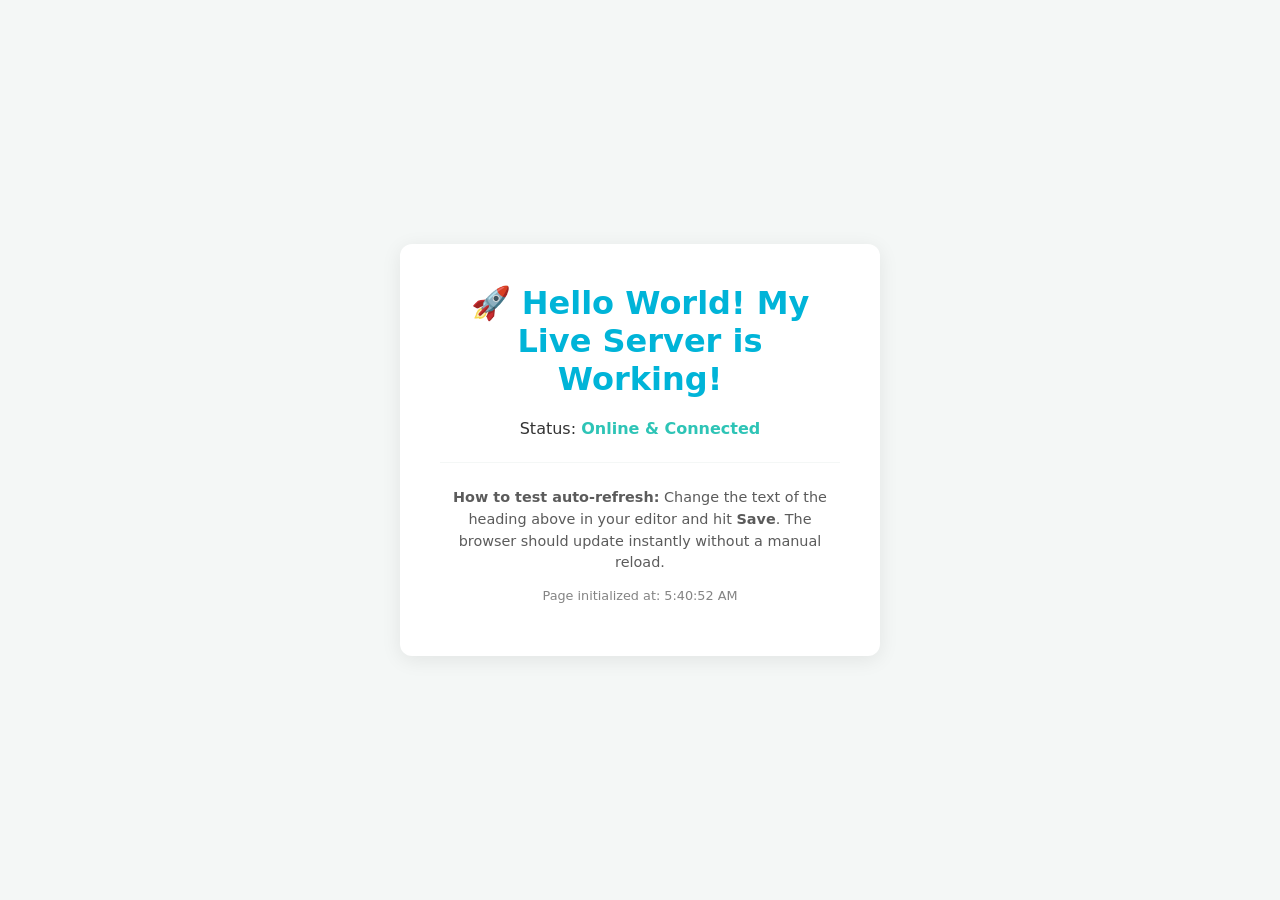
==== foundations/lazyvim-testfiles/index.html @ eb93bbe6 "Add Foundations: LazyVim test files Safe sample files for checking each F5 runner (Python, C, Java, " ====
<!DOCTYPE html>
<html lang="en">
<head>
    <meta charset="UTF-8">
    <meta name="viewport" content="width=device-width, initial-scale=1.0">
    <title>Live Server Test Page</title>
    <style>
        :root {
            --bg-color: #f4f7f6;
            --text-color: #333;
            --accent-color: #00b4d8;
            --card-bg: #ffffff;
        }
        @media (prefers-color-scheme: dark) {
            :root {
                --bg-color: #1a1a1a;
                --text-color: #f4f7f6;
                --card-bg: #2d2d2d;
            }
        }
        body {
            font-family: system-ui, -apple-system, sans-serif;
            background-color: var(--bg-color);
            color: var(--text-color);
            display: flex;
            justify-content: center;
            align-items: center;
            height: 100vh;
            margin: 0;
            transition: background-color 0.3s;
        }
        .container {
            text-align: center;
            padding: 2.5rem;
            background: var(--card-bg);
            border-radius: 12px;
            box-shadow: 0 4px 20px rgba(0, 0, 0, 0.08);
            max-width: 400px;
        }
        h1 {
            color: var(--accent-color);
            margin-top: 0;
        }
        .status {
            font-weight: bold;
            color: #2ec4b6;
        }
        .instructions {
            font-size: 0.9rem;
            opacity: 0.8;
            line-height: 1.5;
        }
    </style>
</head>
<body>

    <div class="container">
        <h1>🚀 Hello World! My Live Server is Working!</h1>
        <p>Status: <span class="status">Online & Connected</span></p>
        <hr style="border: 0; border-top: 1px solid var(--bg-color); margin: 1.5rem 0;">
        <p class="instructions">
            <strong>How to test auto-refresh:</strong> Change the text of the heading above in your editor and hit <strong>Save</strong>. The browser should update instantly without a manual reload.
        </p>
        <p id="time-log" style="font-size: 0.8rem; opacity: 0.6;"></p>
    </div>

    <script>
        // Confirms JavaScript runs properly and tracks initial load time
        const now = new Date();
        document.getElementById('time-log').innerText = `Page initialized at: ${now.toLocaleTimeString()}`;
        console.log("Live Server test file successfully loaded.");
    </script>
</body>
</html>
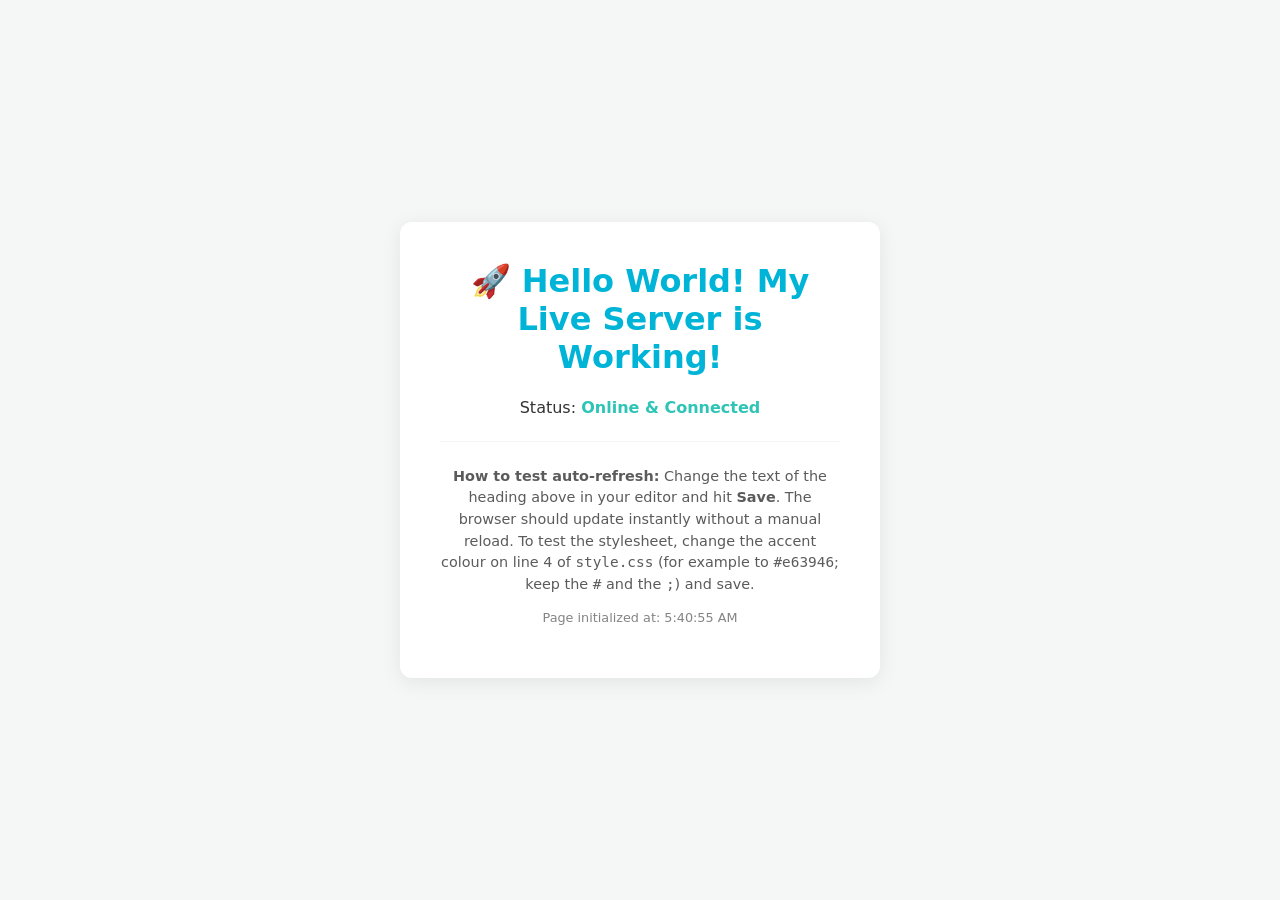
==== commit 381db958: "Trim and rename LazyVim test files; add error and formatter tests Rename firstprog.c, Main.java, fir" ====
--- a/foundations/lazyvim-testfiles/index.html
+++ b/foundations/lazyvim-testfiles/index.html
@@ -4,53 +4,7 @@
     <meta charset="UTF-8">
     <meta name="viewport" content="width=device-width, initial-scale=1.0">
     <title>Live Server Test Page</title>
-    <style>
-        :root {
-            --bg-color: #f4f7f6;
-            --text-color: #333;
-            --accent-color: #00b4d8;
-            --card-bg: #ffffff;
-        }
-        @media (prefers-color-scheme: dark) {
-            :root {
-                --bg-color: #1a1a1a;
-                --text-color: #f4f7f6;
-                --card-bg: #2d2d2d;
-            }
-        }
-        body {
-            font-family: system-ui, -apple-system, sans-serif;
-            background-color: var(--bg-color);
-            color: var(--text-color);
-            display: flex;
-            justify-content: center;
-            align-items: center;
-            height: 100vh;
-            margin: 0;
-            transition: background-color 0.3s;
-        }
-        .container {
-            text-align: center;
-            padding: 2.5rem;
-            background: var(--card-bg);
-            border-radius: 12px;
-            box-shadow: 0 4px 20px rgba(0, 0, 0, 0.08);
-            max-width: 400px;
-        }
-        h1 {
-            color: var(--accent-color);
-            margin-top: 0;
-        }
-        .status {
-            font-weight: bold;
-            color: #2ec4b6;
-        }
-        .instructions {
-            font-size: 0.9rem;
-            opacity: 0.8;
-            line-height: 1.5;
-        }
-    </style>
+    <link rel="stylesheet" href="style.css">
 </head>
 <body>
 
@@ -59,7 +13,7 @@
         <p>Status: <span class="status">Online & Connected</span></p>
         <hr style="border: 0; border-top: 1px solid var(--bg-color); margin: 1.5rem 0;">
         <p class="instructions">
-            <strong>How to test auto-refresh:</strong> Change the text of the heading above in your editor and hit <strong>Save</strong>. The browser should update instantly without a manual reload.
+            <strong>How to test auto-refresh:</strong> Change the text of the heading above in your editor and hit <strong>Save</strong>. The browser should update instantly without a manual reload. To test the stylesheet, change the accent colour on line 4 of <code>style.css</code> (for example to <code>#e63946</code>; keep the <code>#</code> and the <code>;</code>) and save.
         </p>
         <p id="time-log" style="font-size: 0.8rem; opacity: 0.6;"></p>
     </div>
--- a/foundations/lazyvim-testfiles/style.css
+++ b/foundations/lazyvim-testfiles/style.css
@@ -0,0 +1,45 @@
+:root {
+    --bg-color: #f4f7f6;
+    --text-color: #333;
+    --accent-color: #00b4d8;
+    --card-bg: #ffffff;
+}
+@media (prefers-color-scheme: dark) {
+    :root {
+        --bg-color: #1a1a1a;
+        --text-color: #f4f7f6;
+        --card-bg: #2d2d2d;
+    }
+}
+body {
+    font-family: system-ui, -apple-system, sans-serif;
+    background-color: var(--bg-color);
+    color: var(--text-color);
+    display: flex;
+    justify-content: center;
+    align-items: center;
+    height: 100vh;
+    margin: 0;
+    transition: background-color 0.3s;
+}
+.container {
+    text-align: center;
+    padding: 2.5rem;
+    background: var(--card-bg);
+    border-radius: 12px;
+    box-shadow: 0 4px 20px rgba(0, 0, 0, 0.08);
+    max-width: 400px;
+}
+h1 {
+    color: var(--accent-color);
+    margin-top: 0;
+}
+.status {
+    font-weight: bold;
+    color: #2ec4b6;
+}
+.instructions {
+    font-size: 0.9rem;
+    opacity: 0.8;
+    line-height: 1.5;
+}
